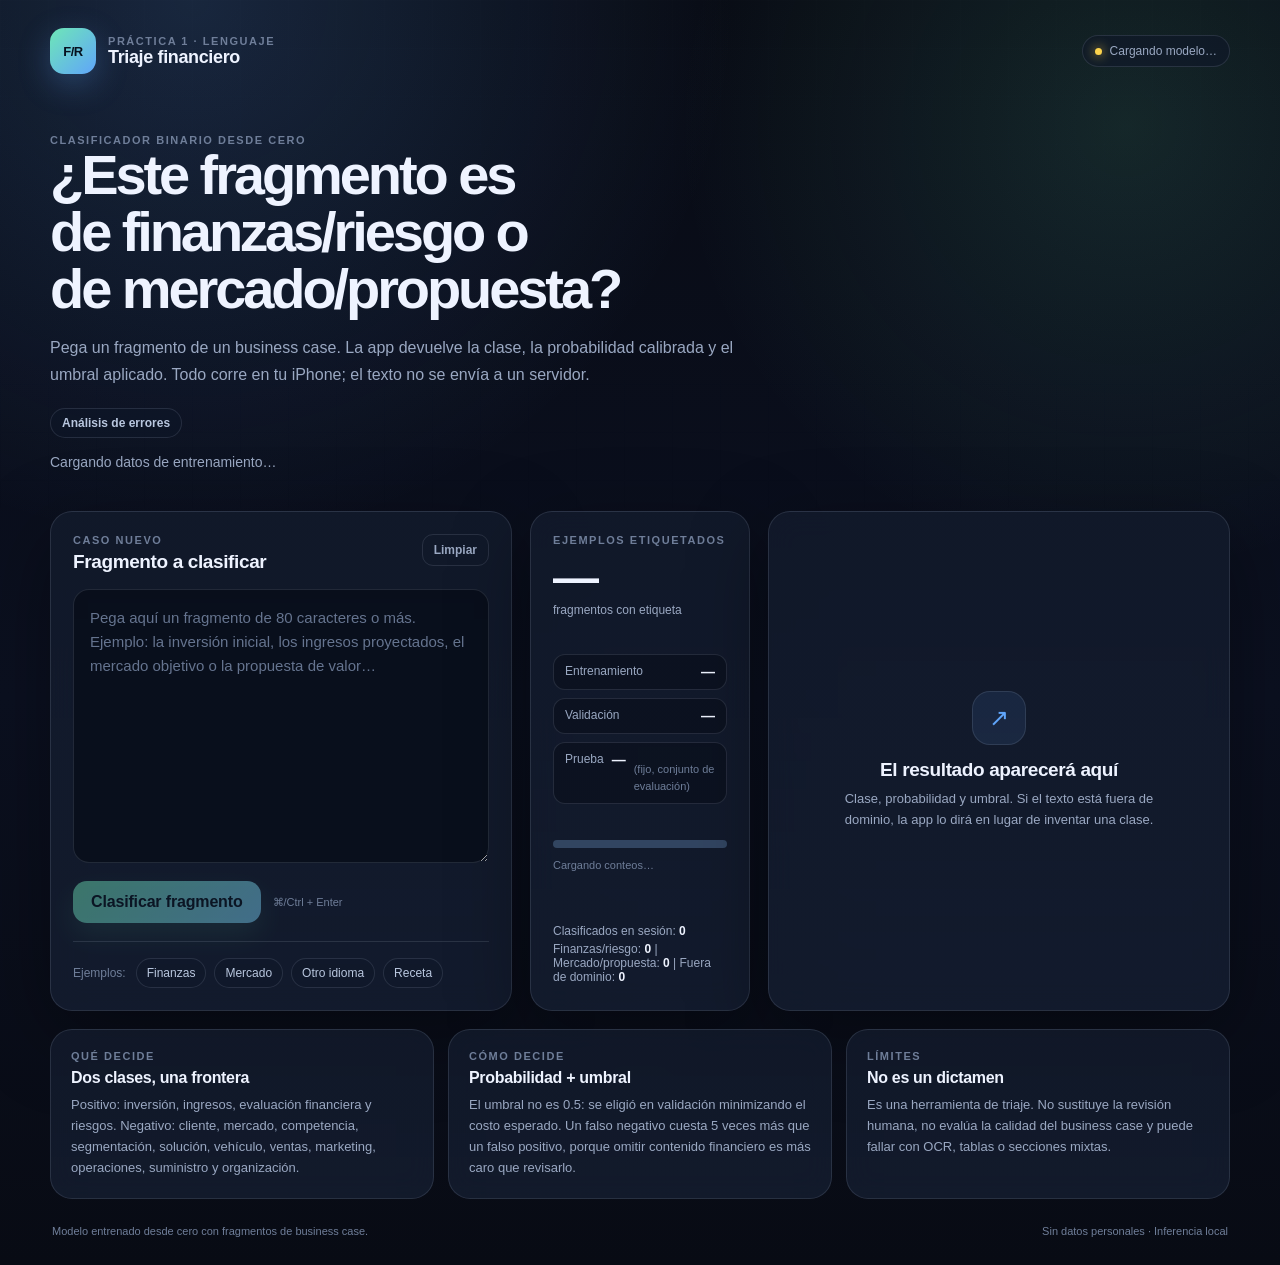
==== index.html @ 35ca866c "PWA Practica 1 - iPhone installable" ====
<!doctype html>
<html lang="es">
  <head>
    <meta charset="utf-8" />
    <meta name="viewport" content="width=device-width, initial-scale=1, viewport-fit=cover" />
    <meta name="theme-color" content="#0b1020" />
    <meta name="description" content="Clasificador binario de fragmentos de business case: finanzas/riesgo vs mercado/propuesta." />
    <meta name="mobile-web-app-capable" content="yes" />
    <meta name="apple-mobile-web-app-capable" content="yes" />
    <meta name="apple-mobile-web-app-status-bar-style" content="black-translucent" />
    <meta name="apple-mobile-web-app-title" content="Triaje Fin." />
    <link rel="manifest" href="./manifest.webmanifest" />
    <link rel="icon" href="./favicon.svg" type="image/svg+xml" />
    <link rel="apple-touch-icon" href="./apple-touch-icon.png" />
    <link rel="stylesheet" href="./style.css" />
    <title>Triaje financiero · Práctica 1</title>
  </head>
  <body>
    <div class="shell">
      <header class="topbar">
        <div class="brand">
          <div class="brand-mark" aria-hidden="true">F/R</div>
          <div>
            <p class="eyebrow">Práctica 1 · Lenguaje</p>
            <h1>Triaje financiero</h1>
          </div>
        </div>
        <span id="model-status" class="status" data-kind="loading">Cargando modelo…</span>
      </header>

      <main>
        <section class="hero">
          <p class="eyebrow">Clasificador binario desde cero</p>
          <h2>¿Este fragmento es de finanzas/riesgo o de mercado/propuesta?</h2>
          <p class="lede">
            Pega un fragmento de un business case. La app devuelve la clase, la probabilidad
            calibrada y el umbral aplicado. Todo corre en tu iPhone; el texto no se envía a un servidor.
          </p>
          <div class="pill-row" aria-label="Evaluación">
            <button id="open-eval" class="pill" type="button">Análisis de errores</button>
          </div>
          <p id="train-size" class="train-size">Cargando datos de entrenamiento…</p>
        </section>

        <section class="workspace">
          <div class="card input-card">
            <div class="card-head">
              <div>
                <p class="eyebrow">Caso nuevo</p>
                <h3>Fragmento a clasificar</h3>
              </div>
              <button id="clear-btn" class="ghost" type="button">Limpiar</button>
            </div>
            <label class="sr-only" for="case-text">Fragmento de texto</label>
            <textarea
              id="case-text"
              rows="10"
              spellcheck="true"
              placeholder="Pega aquí un fragmento de 80 caracteres o más. Ejemplo: la inversión inicial, los ingresos proyectados, el mercado objetivo o la propuesta de valor…"
            ></textarea>
            <div class="actions">
              <button id="classify-btn" class="primary" type="button" disabled>Clasificar fragmento</button>
              <span class="hint">⌘/Ctrl + Enter</span>
            </div>
            <div class="examples">
              <span class="examples-label">Ejemplos:</span>
              <button type="button" class="chip" data-example="finance">Finanzas</button>
              <button type="button" class="chip" data-example="market">Mercado</button>
              <button type="button" class="chip" data-example="oodEnglish">Otro idioma</button>
              <button type="button" class="chip" data-example="oodRecipe">Receta</button>
            </div>
          </div>

          <aside class="card counter-card" aria-label="Contador de ejemplos etiquetados">
            <div>
              <p class="eyebrow">Ejemplos etiquetados</p>
              <div class="counter-total">
                <strong id="label-count">—</strong>
                <span>fragmentos con etiqueta</span>
              </div>
            </div>
            <ul class="counter-list">
              <li><span>Entrenamiento</span><strong id="count-train">—</strong></li>
              <li><span>Validación</span><strong id="count-val">—</strong></li>
              <li><span>Prueba</span><strong id="count-test">—</strong> <span class="counter-note">(fijo, conjunto de evaluación)</span></li>
            </ul>
            <div class="counter-balance">
              <div class="balance-bar" aria-hidden="true"><span id="balance-pos"></span></div>
              <p id="balance-text" class="counter-note">Cargando conteos…</p>
            </div>

            <!-- Contador de clasificación en la sesión actual -->
            <div class="counter-session">
              <p>Clasificados en sesión: <strong id="session-count">0</strong></p>
              <p>Finanzas/riesgo: <strong id="session-finance">0</strong> | Mercado/propuesta: <strong id="session-market">0</strong> | Fuera de dominio: <strong id="session-reject">0</strong></p>
            </div>
          </aside>

          <div class="card result-card">
            <div id="empty-state" class="empty">
              <div class="empty-icon" aria-hidden="true">↗</div>
              <h3>El resultado aparecerá aquí</h3>
              <p>Clase, probabilidad y umbral. Si el texto está fuera de dominio, la app lo dirá en lugar de inventar una clase.</p>
            </div>

            <div id="result" hidden>
              <div class="result-top">
                <span id="result-badge" class="badge" data-kind="finance">Finanzas / riesgo</span>
                <span id="result-meta" class="meta"></span>
              </div>
              <h3 id="result-title"></h3>
              <p id="explanation" class="explanation"></p>

              <div class="gauge" aria-hidden="true">
                <div class="gauge-track">
                  <div id="probability-bar" class="gauge-fill"></div>
                  <div id="threshold-marker" class="gauge-threshold"></div>
                </div>
                <div class="gauge-labels">
                  <span>0%</span>
                  <span>50%</span>
                  <span>100%</span>
                </div>
              </div>

              <div class="numbers">
                <div>
                  <span class="number-label">Probabilidad</span>
                  <strong id="probability">—</strong>
                </div>
                <div>
                  <span class="number-label">Umbral aplicado</span>
                  <strong id="threshold">—</strong>
                </div>
              </div>

              <p id="ood-note" class="note" hidden></p>
            </div>
          </div>
        </section>

        <section class="details">
          <article class="mini-card">
            <p class="eyebrow">Qué decide</p>
            <h3>Dos clases, una frontera</h3>
            <p>
              Positivo: inversión, ingresos, evaluación financiera y riesgos.
              Negativo: cliente, mercado, competencia, segmentación, solución, vehículo,
              ventas, marketing, operaciones, suministro y organización.
            </p>
          </article>
          <article class="mini-card">
            <p class="eyebrow">Cómo decide</p>
            <h3>Probabilidad + umbral</h3>
            <p>
              El umbral no es 0.5: se eligió en validación minimizando el costo esperado.
              Un falso negativo cuesta 5 veces más que un falso positivo, porque omitir
              contenido financiero es más caro que revisarlo.
            </p>
          </article>
          <article class="mini-card">
            <p class="eyebrow">Límites</p>
            <h3>No es un dictamen</h3>
            <p>
              Es una herramienta de triaje. No sustituye la revisión humana, no evalúa la
              calidad del business case y puede fallar con OCR, tablas o secciones mixtas.
            </p>
          </article>
        </section>
      </main>

      <footer class="footer">
        <span>Modelo entrenado desde cero con fragmentos de business case.</span>
        <span>Sin datos personales · Inferencia local</span>
      </footer>
    </div>
    <script type="module" src="./app.js"></script>
  </body>
</html>
---- style.css ----
:root {
  color-scheme: dark;
  --bg: #080b14;
  --bg-2: #0d1322;
  --panel: rgba(18, 26, 43, 0.86);
  --panel-2: rgba(22, 32, 52, 0.72);
  --border: rgba(148, 163, 184, 0.18);
  --border-strong: rgba(148, 163, 184, 0.32);
  --text: #eef3ff;
  --muted: #9aa8c2;
  --faint: #6f7e99;
  --accent: #6ee7b7;
  --accent-2: #60a5fa;
  --finance: #6ee7b7;
  --market: #93c5fd;
  --danger: #fca5a5;
  --warning: #fcd34d;
  --shadow: 0 24px 80px rgba(0, 0, 0, 0.35);
  --radius: 22px;
  --font: ui-sans-serif, -apple-system, BlinkMacSystemFont, "Segoe UI", Roboto, Helvetica, Arial, sans-serif;
}

* {
  box-sizing: border-box;
}

html {
  min-height: 100%;
  background: var(--bg);
}

body {
  margin: 0;
  min-height: 100vh;
  color: var(--text);
  font-family: var(--font);
  background:
    radial-gradient(circle at 15% 0%, rgba(96, 165, 250, 0.18), transparent 34rem),
    radial-gradient(circle at 88% 10%, rgba(110, 231, 183, 0.12), transparent 28rem),
    linear-gradient(180deg, #080b14 0%, #0b1020 55%, #080b14 100%);
  -webkit-font-smoothing: antialiased;
}

body::before {
  content: "";
  position: fixed;
  inset: 0;
  pointer-events: none;
  opacity: 0.18;
  background-image: linear-gradient(rgba(148, 163, 184, 0.08) 1px, transparent 1px),
    linear-gradient(90deg, rgba(148, 163, 184, 0.08) 1px, transparent 1px);
  background-size: 48px 48px;
  mask-image: linear-gradient(to bottom, black, transparent 78%);
}

.shell {
  width: min(1180px, calc(100% - 32px));
  margin: 0 auto;
  padding: calc(18px + env(safe-area-inset-top)) 0 calc(28px + env(safe-area-inset-bottom));
  position: relative;
  z-index: 1;
}

.topbar {
  display: flex;
  align-items: center;
  justify-content: space-between;
  gap: 16px;
  padding: 10px 0 26px;
}

.brand {
  display: flex;
  align-items: center;
  gap: 12px;
}

.brand-mark {
  width: 46px;
  height: 46px;
  display: grid;
  place-items: center;
  border-radius: 14px;
  font-size: 13px;
  font-weight: 800;
  letter-spacing: -0.04em;
  color: #06111f;
  background: linear-gradient(135deg, var(--accent), var(--accent-2));
  box-shadow: 0 10px 32px rgba(96, 165, 250, 0.28);
}

h1,
h2,
h3,
p {
  margin: 0;
}

h1 {
  font-size: 18px;
  letter-spacing: -0.02em;
}

h2 {
  font-size: clamp(30px, 4.6vw, 56px);
  line-height: 1.02;
  letter-spacing: -0.055em;
  max-width: 860px;
  text-wrap: balance;
}

h3 {
  font-size: 19px;
  letter-spacing: -0.02em;
}

.eyebrow {
  color: var(--faint);
  font-size: 11px;
  font-weight: 700;
  letter-spacing: 0.14em;
  text-transform: uppercase;
}

.status {
  display: inline-flex;
  align-items: center;
  gap: 8px;
  padding: 8px 12px;
  border: 1px solid var(--border);
  border-radius: 999px;
  background: rgba(15, 23, 42, 0.55);
  color: var(--muted);
  font-size: 12px;
  white-space: nowrap;
}

.status::before {
  content: "";
  width: 7px;
  height: 7px;
  border-radius: 999px;
  background: var(--warning);
  box-shadow: 0 0 12px var(--warning);
}

.status[data-kind="ready"]::before {
  background: var(--accent);
  box-shadow: 0 0 12px var(--accent);
}

.status[data-kind="error"]::before {
  background: var(--danger);
  box-shadow: 0 0 12px var(--danger);
}

.hero {
  padding: 34px 0 38px;
}

.lede {
  max-width: 720px;
  margin-top: 18px;
  color: var(--muted);
  font-size: 16px;
  line-height: 1.65;
}

.pill-row {
  display: flex;
  flex-wrap: wrap;
  gap: 8px;
  margin-top: 20px;
}

.pill {
  padding: 7px 11px;
  border: 1px solid var(--border);
  border-radius: 999px;
  background: rgba(15, 23, 42, 0.44);
  color: #b9c7df;
  font: inherit;
  font-size: 12px;
  font-weight: 600;
  text-decoration: none;
  cursor: pointer;
}

.train-size {
  margin: 14px 0 0;
  color: var(--muted);
  font-size: 14px;
  line-height: 1.5;
}

.workspace {
  display: grid;
  grid-template-columns: minmax(0, 1.05fr) minmax(215px, 0.5fr) minmax(0, 1.05fr);
  gap: 18px;
  align-items: stretch;
}

.counter-card {
  display: flex;
  flex-direction: column;
  justify-content: space-between;
  gap: 16px;
}

.counter-total {
  margin-top: 8px;
}

.counter-total strong {
  display: block;
  font-size: 46px;
  letter-spacing: -0.055em;
  line-height: 1;
}

.counter-total span {
  color: var(--muted);
  font-size: 12px;
}

.counter-list {
  list-style: none;
  margin: 0;
  padding: 0;
  display: grid;
  gap: 8px;
}

.counter-list li {
  display: flex;
  justify-content: space-between;
  gap: 8px;
  padding: 9px 11px;
  border: 1px solid var(--border);
  border-radius: 12px;
  background: rgba(6, 10, 20, 0.42);
  color: var(--muted);
  font-size: 12px;
}

.counter-list strong {
  color: var(--text);
  font-size: 14px;
}

.balance-bar {
  height: 8px;
  border-radius: 999px;
  background: rgba(147, 197, 253, 0.25);
  overflow: hidden;
}

.balance-bar span {
  display: block;
  height: 100%;
  width: 0;
  background: linear-gradient(90deg, var(--accent-2), var(--accent));
  transition: width 380ms cubic-bezier(0.2, 0.8, 0.2, 1);
}

.counter-note {
  margin: 9px 0 0;
  color: var(--faint);
  font-size: 11px;
  line-height: 1.5;
}

.counter-session {
  margin-top: 10px;
  font-size: 12px;
  color: var(--muted);
}

.counter-session p {
  margin: 4px 0;
}

.counter-session strong {
  color: var(--text);
  font-weight: 600;
}

.card,
.mini-card {
  border: 1px solid var(--border);
  border-radius: var(--radius);
  background: linear-gradient(180deg, var(--panel), var(--panel-2));
  box-shadow: var(--shadow);
  backdrop-filter: blur(14px);
}

.card {
  padding: 22px;
  min-height: 430px;
}

.card-head {
  display: flex;
  align-items: flex-start;
  justify-content: space-between;
  gap: 12px;
  margin-bottom: 16px;
}

.card-head h3 {
  margin-top: 5px;
}

textarea {
  width: 100%;
  min-height: 210px;
  resize: vertical;
  padding: 16px;
  border: 1px solid var(--border);
  border-radius: 16px;
  outline: none;
  background: rgba(6, 10, 20, 0.62);
  color: var(--text);
  font: 15px/1.6 var(--font);
  transition: border-color 160ms ease, box-shadow 160ms ease;
}

textarea::placeholder {
  color: #65748f;
}

textarea:focus {
  border-color: rgba(110, 231, 183, 0.55);
  box-shadow: 0 0 0 4px rgba(110, 231, 183, 0.08);
}

.actions {
  display: flex;
  align-items: center;
  gap: 12px;
  margin-top: 14px;
}

button {
  font: inherit;
  cursor: pointer;
}

.primary {
  border: 0;
  border-radius: 14px;
  padding: 12px 18px;
  color: #04111c;
  background: linear-gradient(135deg, var(--accent), #7dd3fc);
  font-weight: 800;
  letter-spacing: -0.01em;
  box-shadow: 0 12px 28px rgba(110, 231, 183, 0.18);
  transition: transform 140ms ease, opacity 140ms ease;
}

.primary:hover:not(:disabled) {
  transform: translateY(-1px);
}

.primary:disabled {
  opacity: 0.45;
  cursor: wait;
}

.ghost {
  border: 1px solid var(--border);
  border-radius: 11px;
  padding: 8px 11px;
  background: transparent;
  color: var(--muted);
  font-size: 12px;
  font-weight: 600;
}

.ghost:hover {
  border-color: var(--border-strong);
  color: var(--text);
}

.hint {
  color: var(--faint);
  font-size: 11px;
}

.examples {
  display: flex;
  flex-wrap: wrap;
  align-items: center;
  gap: 8px;
  margin-top: 18px;
  padding-top: 16px;
  border-top: 1px solid var(--border);
}

.examples-label {
  color: var(--faint);
  font-size: 12px;
  margin-right: 2px;
}

.chip {
  border: 1px solid var(--border);
  border-radius: 999px;
  padding: 7px 10px;
  background: rgba(15, 23, 42, 0.44);
  color: #b9c7df;
  font-size: 12px;
}

.chip:hover {
  border-color: rgba(110, 231, 183, 0.4);
  color: var(--text);
}

.result-card {
  display: flex;
  flex-direction: column;
  justify-content: center;
}

.empty {
  padding: 28px;
  text-align: center;
}

.empty-icon {
  width: 54px;
  height: 54px;
  display: grid;
  place-items: center;
  margin: 0 auto 14px;
  border: 1px solid var(--border);
  border-radius: 18px;
  background: rgba(96, 165, 250, 0.1);
  color: var(--accent-2);
  font-size: 24px;
}

.empty h3 {
  margin-bottom: 8px;
}

.empty p {
  max-width: 340px;
  margin: 0 auto;
  color: var(--muted);
  font-size: 13px;
  line-height: 1.6;
}

.result-top {
  display: flex;
  align-items: center;
  justify-content: space-between;
  gap: 10px;
  margin-bottom: 14px;
}

.badge {
  display: inline-flex;
  align-items: center;
  gap: 7px;
  padding: 7px 11px;
  border-radius: 999px;
  font-size: 12px;
  font-weight: 800;
  letter-spacing: -0.01em;
  border: 1px solid transparent;
}

.badge[data-kind="finance"] {
  color: #052e24;
  background: var(--finance);
}

.badge[data-kind="market"] {
  color: #071a33;
  background: var(--market);
}

.badge[data-kind="reject"] {
  color: #3b0b0b;
  background: var(--danger);
}

.meta {
  color: var(--faint);
  font-size: 11px;
}

#result-title {
  font-size: 24px;
  line-height: 1.15;
  letter-spacing: -0.035em;
  margin-bottom: 10px;
}

.explanation {
  color: var(--muted);
  font-size: 14px;
  line-height: 1.6;
  min-height: 44px;
}

.gauge {
  margin-top: 22px;
}

.gauge-track {
  position: relative;
  height: 12px;
  border-radius: 999px;
  background: linear-gradient(90deg, rgba(147, 197, 253, 0.25), rgba(110, 231, 183, 0.25));
  border: 1px solid var(--border);
  overflow: hidden;
}

.gauge-fill {
  height: 100%;
  width: 0%;
  border-radius: inherit;
  background: linear-gradient(90deg, var(--accent-2), var(--accent));
  transition: width 380ms cubic-bezier(0.2, 0.8, 0.2, 1);
}

.gauge-threshold {
  position: absolute;
  top: -4px;
  bottom: -4px;
  width: 2px;
  background: #fff;
  box-shadow: 0 0 0 3px rgba(255, 255, 255, 0.14);
  transition: left 380ms cubic-bezier(0.2, 0.8, 0.2, 1);
}

.gauge-labels {
  display: flex;
  justify-content: space-between;
  margin-top: 7px;
  color: var(--faint);
  font-size: 10px;
}

.numbers {
  display: grid;
  grid-template-columns: 1fr 1fr;
  gap: 10px;
  margin-top: 18px;
}

.numbers > div {
  padding: 12px;
  border: 1px solid var(--border);
  border-radius: 14px;
  background: rgba(6, 10, 20, 0.42);
}

.number-label {
  display: block;
  color: var(--faint);
  font-size: 10px;
  font-weight: 700;
  letter-spacing: 0.1em;
  text-transform: uppercase;
  margin-bottom: 5px;
}

.numbers strong {
  font-size: 22px;
  letter-spacing: -0.04em;
}

.note {
  margin-top: 14px;
  padding: 11px 12px;
  border: 1px solid rgba(252, 211, 77, 0.25);
  border-radius: 12px;
  background: rgba(252, 211, 77, 0.07);
  color: #f8dfa0;
  font-size: 12px;
  line-height: 1.5;
}

.details {
  display: grid;
  grid-template-columns: repeat(3, minmax(0, 1fr));
  gap: 14px;
  margin-top: 18px;
}

.mini-card {
  padding: 20px;
  box-shadow: none;
}

.mini-card h3 {
  margin: 7px 0 8px;
  font-size: 16px;
}

.mini-card p:last-child {
  color: var(--muted);
  font-size: 13px;
  line-height: 1.6;
}

.analysis-body {
  height: 100vh;
  overflow: hidden;
}

.analysis-shell {
  height: 100vh;
  width: min(1280px, calc(100% - 28px));
  margin: 0 auto;
  padding: 16px 0 14px;
  display: flex;
  flex-direction: column;
  gap: 12px;
  min-height: 0;
}

.analysis-top,
.pane-head {
  display: flex;
  justify-content: space-between;
  gap: 12px;
  align-items: flex-start;
}

.analysis-top h1,
.pane-head h2 {
  margin: 4px 0 0;
  font-size: 28px;
  letter-spacing: -0.04em;
}

.pane-head h2 {
  font-size: 18px;
}

.analysis-meta {
  display: grid;
  grid-template-columns: 1.1fr 0.9fr;
  gap: 12px;
}

.analysis-panes {
  flex: 1;
  min-height: 0;
  display: grid;
  grid-template-columns: 1.25fr 0.75fr;
  gap: 12px;
}

.pane {
  min-height: 0;
  display: flex;
  flex-direction: column;
  padding: 14px;
  border: 1px solid var(--border);
  border-radius: 18px;
  background: var(--panel);
}

.pane-scroll {
  overflow: auto;
  min-height: 0;
  display: grid;
  align-content: start;
  gap: 10px;
  padding-right: 4px;
}

.analysis-body .ghost {
  color: var(--text);
  text-decoration: none;
  border: 1px solid var(--border);
  border-radius: 999px;
  padding: 8px 12px;
  font-size: 13px;
}

.eval {
  margin-top: 34px;
}

.eval-head {
  display: flex;
  justify-content: space-between;
  gap: 16px;
  align-items: end;
  margin-bottom: 16px;
}

.eval h2 {
  font-size: 32px;
  margin: 6px 0 0;
}

.eval-note {
  max-width: 360px;
  margin: 0;
  color: var(--warning);
  font-size: 13px;
  line-height: 1.45;
}

.kpi-grid,
.eval-grid {
  display: grid;
  gap: 12px;
  margin-bottom: 14px;
}

.kpi-grid {
  grid-template-columns: repeat(4, minmax(0, 1fr));
}

.eval-grid {
  grid-template-columns: 1.1fr 0.9fr;
}

.kpi {
  padding: 16px;
  border: 1px solid var(--border);
  border-radius: 16px;
  background: var(--panel);
}

.kpi span {
  display: block;
  color: var(--faint);
  font-size: 11px;
  letter-spacing: 0.08em;
  text-transform: uppercase;
}

.kpi strong {
  display: block;
  margin-top: 6px;
  font-size: 22px;
  letter-spacing: -0.04em;
}

.matrix {
  display: grid;
  grid-template-columns: 92px 1fr 1fr;
  gap: 8px;
  margin-top: 14px;
}

.matrix div {
  padding: 10px;
  border-radius: 12px;
  background: rgba(6, 10, 20, 0.42);
  border: 1px solid var(--border);
  font-size: 13px;
}

.matrix .mh {
  color: var(--faint);
  font-size: 11px;
  letter-spacing: 0.06em;
  text-transform: uppercase;
}

.stack p {
  margin: 10px 0 0;
  color: var(--muted);
  font-size: 14px;
  line-height: 1.55;
}

.filters {
  display: flex;
  flex-wrap: wrap;
  gap: 6px;
}

.filters button,
.pane-scroll button.load,
.error-list button.load {
  border: 1px solid var(--border);
  background: transparent;
  color: var(--text);
  border-radius: 999px;
  padding: 6px 10px;
  font: inherit;
  font-size: 12px;
  cursor: pointer;
}

.filters button[aria-pressed="true"] {
  background: rgba(110, 231, 183, 0.16);
  border-color: rgba(110, 231, 183, 0.45);
}

.error-panel {
  margin-bottom: 14px;
}

.error-list,
.ood-list {
  display: grid;
  gap: 10px;
}

.error-item,
.ood-item {
  padding: 12px;
  border: 1px solid var(--border);
  border-radius: 14px;
  background: rgba(6, 10, 20, 0.35);
}

.error-item header,
.ood-item header {
  display: flex;
  justify-content: space-between;
  gap: 10px;
  align-items: center;
  margin-bottom: 6px;
}

.tag {
  color: var(--accent-2);
  font-size: 11px;
  font-weight: 700;
  letter-spacing: 0.04em;
  text-transform: uppercase;
}

.tag.warn {
  color: var(--warning);
}

.tag.bad {
  color: var(--danger);
}

.error-item p,
.ood-item p {
  margin: 0;
  color: var(--muted);
  font-size: 13px;
  line-height: 1.5;
}

.error-item .quote {
  margin-top: 8px;
  color: var(--text);
}

.steps {
  margin: 8px 0 0;
  padding-left: 18px;
  color: var(--muted);
  font-size: 14px;
  line-height: 1.55;
}

.steps li + li {
  margin-top: 8px;
}

.steps code {
  color: var(--text);
}

.footer {
  display: flex;
  flex-wrap: wrap;
  justify-content: space-between;
  gap: 8px;
  padding: 26px 2px 0;
  color: var(--faint);
  font-size: 11px;
}

.sr-only {
  position: absolute;
  width: 1px;
  height: 1px;
  padding: 0;
  margin: -1px;
  overflow: hidden;
  clip: rect(0, 0, 0, 0);
  white-space: nowrap;
  border: 0;
}

@media (max-width: 860px) {
  .analysis-body {
    height: auto;
    overflow: auto;
  }

  .analysis-shell {
    height: auto;
  }

  .analysis-meta,
  .analysis-panes,
  .analysis-top,
  .pane-head {
    grid-template-columns: 1fr;
    flex-direction: column;
  }

  .pane-scroll {
    max-height: 70vh;
  }

  .workspace,
  .details,
  .kpi-grid,
  .eval-grid {
    grid-template-columns: 1fr;
  }

  .eval-head {
    flex-direction: column;
    align-items: flex-start;
  }

  .card {
    min-height: auto;
  }

  .result-card {
    min-height: 330px;
  }

  .topbar {
    align-items: flex-start;
    flex-direction: column;
  }
}

@media (max-width: 520px) {
  .shell {
    width: min(100% - 22px, 1180px);
  }

  .hero {
    padding: 24px 0 28px;
  }

  h2 {
    font-size: 34px;
  }

  .card {
    padding: 17px;
    border-radius: 18px;
  }

  textarea {
    min-height: 190px;
  }

  .numbers strong {
    font-size: 19px;
  }
}
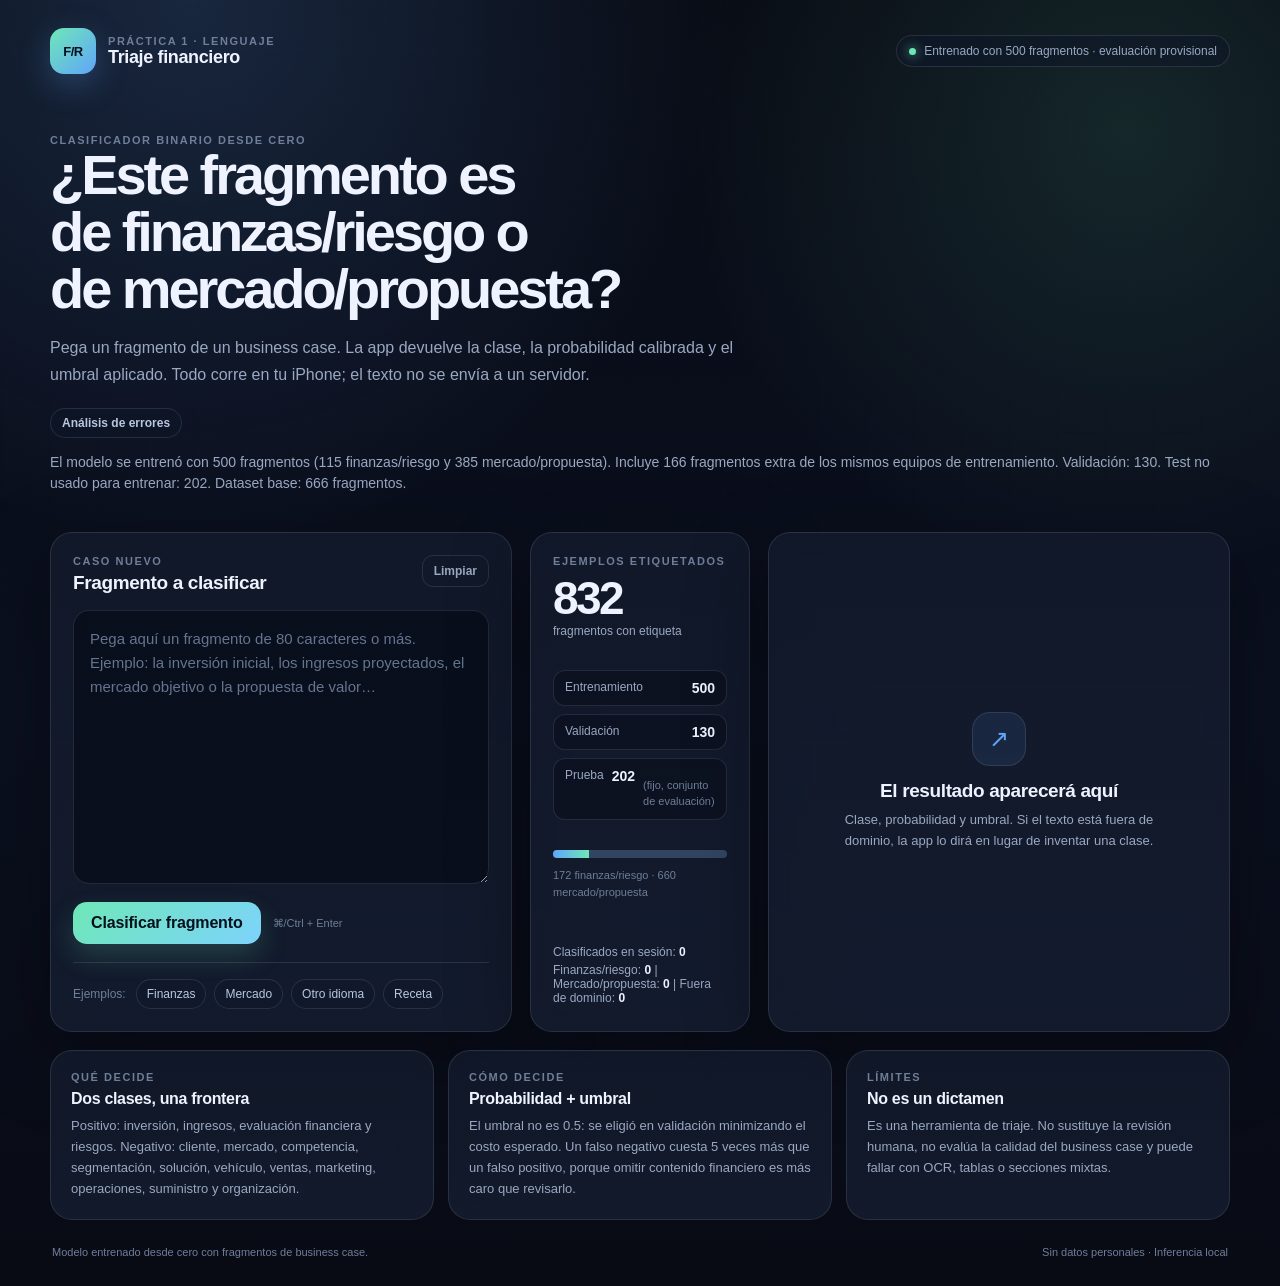
==== commit 9a8d7636: "Versionar style.css (?v=12) y SW v13 para invalidar caches viejas" ====
--- a/index.html
+++ b/index.html
@@ -12,7 +12,7 @@
     <link rel="manifest" href="./manifest.webmanifest" />
     <link rel="icon" href="./favicon.svg" type="image/svg+xml" />
     <link rel="apple-touch-icon" href="./apple-touch-icon.png" />
-    <link rel="stylesheet" href="./style.css" />
+    <link rel="stylesheet" href="./style.css?v=12" />
     <title>Triaje financiero · Práctica 1</title>
   </head>
   <body>
--- a/style.css
+++ b/style.css
@@ -610,32 +610,42 @@
 }
 
 .analysis-body {
-  height: 100vh;
-  overflow: hidden;
+  min-height: 100vh;
+  overflow-x: hidden;
+  overflow-y: auto;
 }
 
 .analysis-shell {
-  height: 100vh;
   width: min(1280px, calc(100% - 28px));
   margin: 0 auto;
-  padding: 16px 0 14px;
+  padding: 26px 0 34px;
   display: flex;
   flex-direction: column;
-  gap: 12px;
-  min-height: 0;
+  gap: 18px;
 }
 
 .analysis-top,
 .pane-head {
   display: flex;
   justify-content: space-between;
-  gap: 12px;
+  gap: 12px 20px;
   align-items: flex-start;
+  flex-wrap: wrap;
+}
+
+.analysis-top {
+  padding-bottom: 8px;
+  margin-bottom: 4px;
+}
+
+.analysis-top .ghost {
+  flex-shrink: 0;
+  white-space: nowrap;
 }
 
 .analysis-top h1,
 .pane-head h2 {
-  margin: 4px 0 0;
+  margin: 8px 0 0;
   font-size: 28px;
   letter-spacing: -0.04em;
 }
@@ -651,11 +661,10 @@
 }
 
 .analysis-panes {
-  flex: 1;
-  min-height: 0;
   display: grid;
   grid-template-columns: 1.25fr 0.75fr;
   gap: 12px;
+  align-items: start;
 }
 
 .pane {
@@ -896,32 +905,40 @@
 }
 
 @media (max-width: 860px) {
-  .analysis-body {
-    height: auto;
-    overflow: auto;
-  }
-
-  .analysis-shell {
-    height: auto;
-  }
-
   .analysis-meta,
-  .analysis-panes,
+  .analysis-panes {
+    grid-template-columns: 1fr;
+  }
+
   .analysis-top,
   .pane-head {
-    grid-template-columns: 1fr;
     flex-direction: column;
+    align-items: flex-start;
+    gap: 16px;
+  }
+
+  .analysis-top {
+    margin-bottom: 10px;
+  }
+
+  .eval-note {
+    max-width: 100%;
+    margin-top: 10px;
   }
 
   .pane-scroll {
-    max-height: 70vh;
+    max-height: 65vh;
+    padding-right: 0;
   }
 
   .workspace,
   .details,
-  .kpi-grid,
   .eval-grid {
     grid-template-columns: 1fr;
+  }
+
+  .kpi-grid {
+    grid-template-columns: repeat(2, minmax(0, 1fr));
   }
 
   .eval-head {
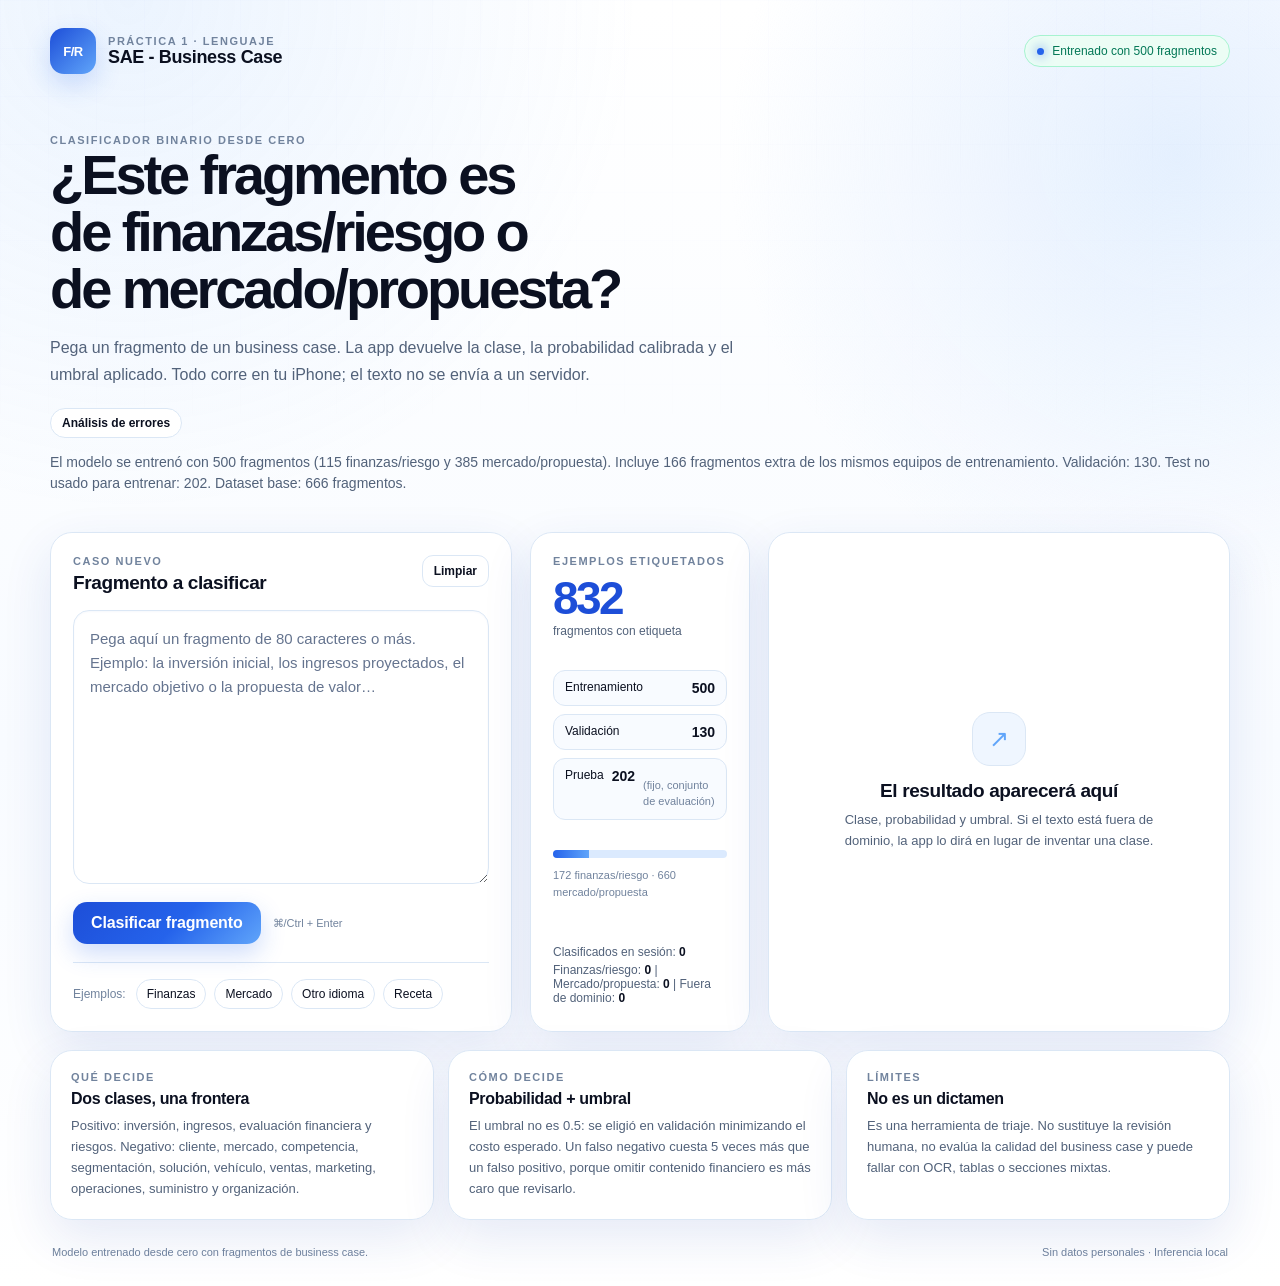
==== commit 4a9b9c6e: "Rediseño visual PWA: tema blanco, paleta azul y transiciones" ====
--- a/index.html
+++ b/index.html
@@ -3,17 +3,17 @@
   <head>
     <meta charset="utf-8" />
     <meta name="viewport" content="width=device-width, initial-scale=1, viewport-fit=cover" />
-    <meta name="theme-color" content="#0b1020" />
+    <meta name="theme-color" content="#ffffff" />
     <meta name="description" content="Clasificador binario de fragmentos de business case: finanzas/riesgo vs mercado/propuesta." />
     <meta name="mobile-web-app-capable" content="yes" />
     <meta name="apple-mobile-web-app-capable" content="yes" />
-    <meta name="apple-mobile-web-app-status-bar-style" content="black-translucent" />
-    <meta name="apple-mobile-web-app-title" content="Triaje Fin." />
+    <meta name="apple-mobile-web-app-status-bar-style" content="default" />
+    <meta name="apple-mobile-web-app-title" content="SAE - Business Case" />
     <link rel="manifest" href="./manifest.webmanifest" />
     <link rel="icon" href="./favicon.svg" type="image/svg+xml" />
     <link rel="apple-touch-icon" href="./apple-touch-icon.png" />
-    <link rel="stylesheet" href="./style.css?v=12" />
-    <title>Triaje financiero · Práctica 1</title>
+    <link rel="stylesheet" href="./style.css" />
+    <title>SAE - Business Case · Práctica 1</title>
   </head>
   <body>
     <div class="shell">
@@ -22,7 +22,7 @@
           <div class="brand-mark" aria-hidden="true">F/R</div>
           <div>
             <p class="eyebrow">Práctica 1 · Lenguaje</p>
-            <h1>Triaje financiero</h1>
+            <h1>SAE - Business Case</h1>
           </div>
         </div>
         <span id="model-status" class="status" data-kind="loading">Cargando modelo…</span>
--- a/style.css
+++ b/style.css
@@ -1,21 +1,21 @@
 :root {
-  color-scheme: dark;
-  --bg: #080b14;
-  --bg-2: #0d1322;
-  --panel: rgba(18, 26, 43, 0.86);
-  --panel-2: rgba(22, 32, 52, 0.72);
-  --border: rgba(148, 163, 184, 0.18);
-  --border-strong: rgba(148, 163, 184, 0.32);
-  --text: #eef3ff;
-  --muted: #9aa8c2;
-  --faint: #6f7e99;
-  --accent: #6ee7b7;
+  color-scheme: light;
+  --bg: #ffffff;
+  --bg-2: #f4f8ff;
+  --panel: #ffffff;
+  --panel-2: #f8fbff;
+  --border: #dbe7f5;
+  --border-strong: #b9cde6;
+  --text: #0b1020;
+  --muted: #52627a;
+  --faint: #71839d;
+  --accent: #2563eb;
   --accent-2: #60a5fa;
-  --finance: #6ee7b7;
-  --market: #93c5fd;
-  --danger: #fca5a5;
-  --warning: #fcd34d;
-  --shadow: 0 24px 80px rgba(0, 0, 0, 0.35);
+  --finance: #047857;
+  --market: #2563eb;
+  --danger: #dc2626;
+  --warning: #b45309;
+  --shadow: 0 18px 50px rgba(30, 64, 175, 0.11);
   --radius: 22px;
   --font: ui-sans-serif, -apple-system, BlinkMacSystemFont, "Segoe UI", Roboto, Helvetica, Arial, sans-serif;
 }
@@ -35,9 +35,9 @@
   color: var(--text);
   font-family: var(--font);
   background:
-    radial-gradient(circle at 15% 0%, rgba(96, 165, 250, 0.18), transparent 34rem),
-    radial-gradient(circle at 88% 10%, rgba(110, 231, 183, 0.12), transparent 28rem),
-    linear-gradient(180deg, #080b14 0%, #0b1020 55%, #080b14 100%);
+    radial-gradient(circle at 10% 0%, rgba(96, 165, 250, 0.12), transparent 32rem),
+    radial-gradient(circle at 92% 12%, rgba(219, 234, 254, 0.72), transparent 28rem),
+    linear-gradient(180deg, #ffffff 0%, #f8fbff 58%, #ffffff 100%);
   -webkit-font-smoothing: antialiased;
 }
 
@@ -46,9 +46,9 @@
   position: fixed;
   inset: 0;
   pointer-events: none;
-  opacity: 0.18;
-  background-image: linear-gradient(rgba(148, 163, 184, 0.08) 1px, transparent 1px),
-    linear-gradient(90deg, rgba(148, 163, 184, 0.08) 1px, transparent 1px);
+  opacity: 0.24;
+  background-image: linear-gradient(rgba(37, 99, 235, 0.045) 1px, transparent 1px),
+    linear-gradient(90deg, rgba(37, 99, 235, 0.045) 1px, transparent 1px);
   background-size: 48px 48px;
   mask-image: linear-gradient(to bottom, black, transparent 78%);
 }
@@ -610,42 +610,32 @@
 }
 
 .analysis-body {
-  min-height: 100vh;
-  overflow-x: hidden;
-  overflow-y: auto;
+  height: 100vh;
+  overflow: hidden;
 }
 
 .analysis-shell {
+  height: 100vh;
   width: min(1280px, calc(100% - 28px));
   margin: 0 auto;
-  padding: 26px 0 34px;
+  padding: 16px 0 14px;
   display: flex;
   flex-direction: column;
-  gap: 18px;
+  gap: 12px;
+  min-height: 0;
 }
 
 .analysis-top,
 .pane-head {
   display: flex;
   justify-content: space-between;
-  gap: 12px 20px;
+  gap: 12px;
   align-items: flex-start;
-  flex-wrap: wrap;
-}
-
-.analysis-top {
-  padding-bottom: 8px;
-  margin-bottom: 4px;
-}
-
-.analysis-top .ghost {
-  flex-shrink: 0;
-  white-space: nowrap;
 }
 
 .analysis-top h1,
 .pane-head h2 {
-  margin: 8px 0 0;
+  margin: 4px 0 0;
   font-size: 28px;
   letter-spacing: -0.04em;
 }
@@ -661,10 +651,11 @@
 }
 
 .analysis-panes {
+  flex: 1;
+  min-height: 0;
   display: grid;
   grid-template-columns: 1.25fr 0.75fr;
   gap: 12px;
-  align-items: start;
 }
 
 .pane {
@@ -905,40 +896,32 @@
 }
 
 @media (max-width: 860px) {
+  .analysis-body {
+    height: auto;
+    overflow: auto;
+  }
+
+  .analysis-shell {
+    height: auto;
+  }
+
   .analysis-meta,
-  .analysis-panes {
-    grid-template-columns: 1fr;
-  }
-
+  .analysis-panes,
   .analysis-top,
   .pane-head {
+    grid-template-columns: 1fr;
     flex-direction: column;
-    align-items: flex-start;
-    gap: 16px;
-  }
-
-  .analysis-top {
-    margin-bottom: 10px;
-  }
-
-  .eval-note {
-    max-width: 100%;
-    margin-top: 10px;
   }
 
   .pane-scroll {
-    max-height: 65vh;
-    padding-right: 0;
+    max-height: 70vh;
   }
 
   .workspace,
   .details,
+  .kpi-grid,
   .eval-grid {
     grid-template-columns: 1fr;
-  }
-
-  .kpi-grid {
-    grid-template-columns: repeat(2, minmax(0, 1fr));
   }
 
   .eval-head {
@@ -986,3 +969,233 @@
     font-size: 19px;
   }
 }
+
+/* Visual refresh: white/blue product interface, without changing app behavior. */
+.brand-mark {
+  color: #ffffff;
+  background: linear-gradient(135deg, #1d4ed8, #60a5fa);
+  box-shadow: 0 10px 26px rgba(37, 99, 235, 0.2);
+}
+
+.status,
+.pill,
+.ghost,
+.chip,
+.counter-list li,
+.input-card textarea,
+.filters button {
+  background: rgba(255, 255, 255, 0.9);
+  border-color: var(--border);
+  color: var(--text);
+}
+
+.status[data-kind="ready"] {
+  color: #047857;
+  background: #ecfdf5;
+  border-color: #a7f3d0;
+}
+
+.status[data-kind="loading"] {
+  color: #1d4ed8;
+  background: #eff6ff;
+  border-color: #bfdbfe;
+}
+
+.status[data-kind="error"] {
+  color: #b91c1c;
+  background: #fef2f2;
+  border-color: #fecaca;
+}
+
+.card,
+.mini-card,
+.pane {
+  background: rgba(255, 255, 255, 0.92);
+  border-color: var(--border);
+  box-shadow: var(--shadow);
+}
+
+.input-card,
+.counter-card,
+.result-card {
+  transition: transform 220ms ease, box-shadow 220ms ease, border-color 220ms ease;
+}
+
+.input-card:hover,
+.counter-card:hover,
+.result-card:hover,
+.mini-card:hover {
+  transform: translateY(-2px);
+  border-color: #bfdbfe;
+  box-shadow: 0 22px 55px rgba(30, 64, 175, 0.15);
+}
+
+textarea:focus,
+button:focus-visible,
+a:focus-visible {
+  outline: 3px solid rgba(96, 165, 250, 0.35);
+  outline-offset: 3px;
+}
+
+textarea {
+  background: #ffffff;
+  color: var(--text);
+  box-shadow: inset 0 1px 2px rgba(30, 64, 175, 0.04);
+  transition: border-color 180ms ease, box-shadow 180ms ease;
+}
+
+textarea:focus {
+  border-color: #60a5fa;
+  box-shadow: 0 0 0 4px rgba(96, 165, 250, 0.14);
+}
+
+.primary {
+  background: linear-gradient(135deg, #1d4ed8, #2563eb 55%, #60a5fa);
+  color: #ffffff;
+  box-shadow: 0 10px 24px rgba(37, 99, 235, 0.22);
+  transition: transform 180ms ease, box-shadow 180ms ease, filter 180ms ease;
+}
+
+.primary:hover:not(:disabled) {
+  filter: brightness(1.04);
+  transform: translateY(-1px);
+  box-shadow: 0 14px 28px rgba(37, 99, 235, 0.28);
+}
+
+.primary:active:not(:disabled),
+.pill:active,
+.ghost:active,
+.chip:active,
+.filters button:active {
+  transform: translateY(1px) scale(0.98);
+}
+
+.pill:hover,
+.ghost:hover,
+.chip:hover,
+.filters button:hover {
+  border-color: #93c5fd;
+  background: #eff6ff;
+  color: #1d4ed8;
+}
+
+.counter-total strong {
+  color: #1d4ed8;
+}
+
+.counter-list li {
+  background: #f8fbff;
+}
+
+.matrix div {
+  background: #f8fbff;
+  border-color: #dbe7f5;
+  color: var(--text);
+}
+
+.matrix .mh {
+  background: #eff6ff;
+  color: #52627a;
+}
+
+.error-item,
+.ood-item {
+  background: #f8fbff;
+  border-color: #dbe7f5;
+}
+
+.filters button[aria-pressed="true"] {
+  color: #1d4ed8;
+  background: #eff6ff;
+  border-color: #93c5fd;
+}
+
+.pane-scroll button.load,
+.error-list button.load {
+  color: #1d4ed8;
+  background: #ffffff;
+  border-color: #bfdbfe;
+}
+
+.balance-bar {
+  background: #dbeafe;
+}
+
+.balance-bar span {
+  background: linear-gradient(90deg, #2563eb, #60a5fa);
+}
+
+.result-card #result {
+  animation: result-enter 360ms cubic-bezier(0.2, 0.8, 0.2, 1);
+}
+
+.gauge-track {
+  background: #dbeafe;
+}
+
+.gauge-fill {
+  background: linear-gradient(90deg, #2563eb, #60a5fa);
+  transition: width 520ms cubic-bezier(0.2, 0.8, 0.2, 1);
+}
+
+.badge,
+.tag {
+  transition: background-color 180ms ease, color 180ms ease, transform 180ms ease;
+}
+
+.badge[data-kind="finance"] {
+  color: #047857;
+  background: #ecfdf5;
+  border-color: #a7f3d0;
+}
+
+.badge[data-kind="market"] {
+  color: #1d4ed8;
+  background: #eff6ff;
+  border-color: #bfdbfe;
+}
+
+.badge[data-kind="reject"] {
+  color: #b91c1c;
+  background: #fef2f2;
+  border-color: #fecaca;
+}
+
+.analysis-body {
+  background:
+    radial-gradient(circle at 12% 0%, rgba(96, 165, 250, 0.12), transparent 28rem),
+    #f8fbff;
+}
+
+.analysis-shell {
+  padding-top: calc(26px + env(safe-area-inset-top));
+}
+
+.analysis-body .ghost {
+  background: #ffffff;
+  color: #1d4ed8;
+  border-color: #bfdbfe;
+  transition: background 180ms ease, transform 180ms ease;
+}
+
+.analysis-body .ghost:hover {
+  background: #eff6ff;
+}
+
+.analysis-panes .pane-scroll {
+  scrollbar-color: #93c5fd transparent;
+}
+
+@keyframes result-enter {
+  from { opacity: 0; transform: translateY(10px); }
+  to { opacity: 1; transform: translateY(0); }
+}
+
+@media (prefers-reduced-motion: reduce) {
+  *, *::before, *::after {
+    animation-duration: 0.01ms !important;
+    animation-iteration-count: 1 !important;
+    scroll-behavior: auto !important;
+    transition-duration: 0.01ms !important;
+  }
+}
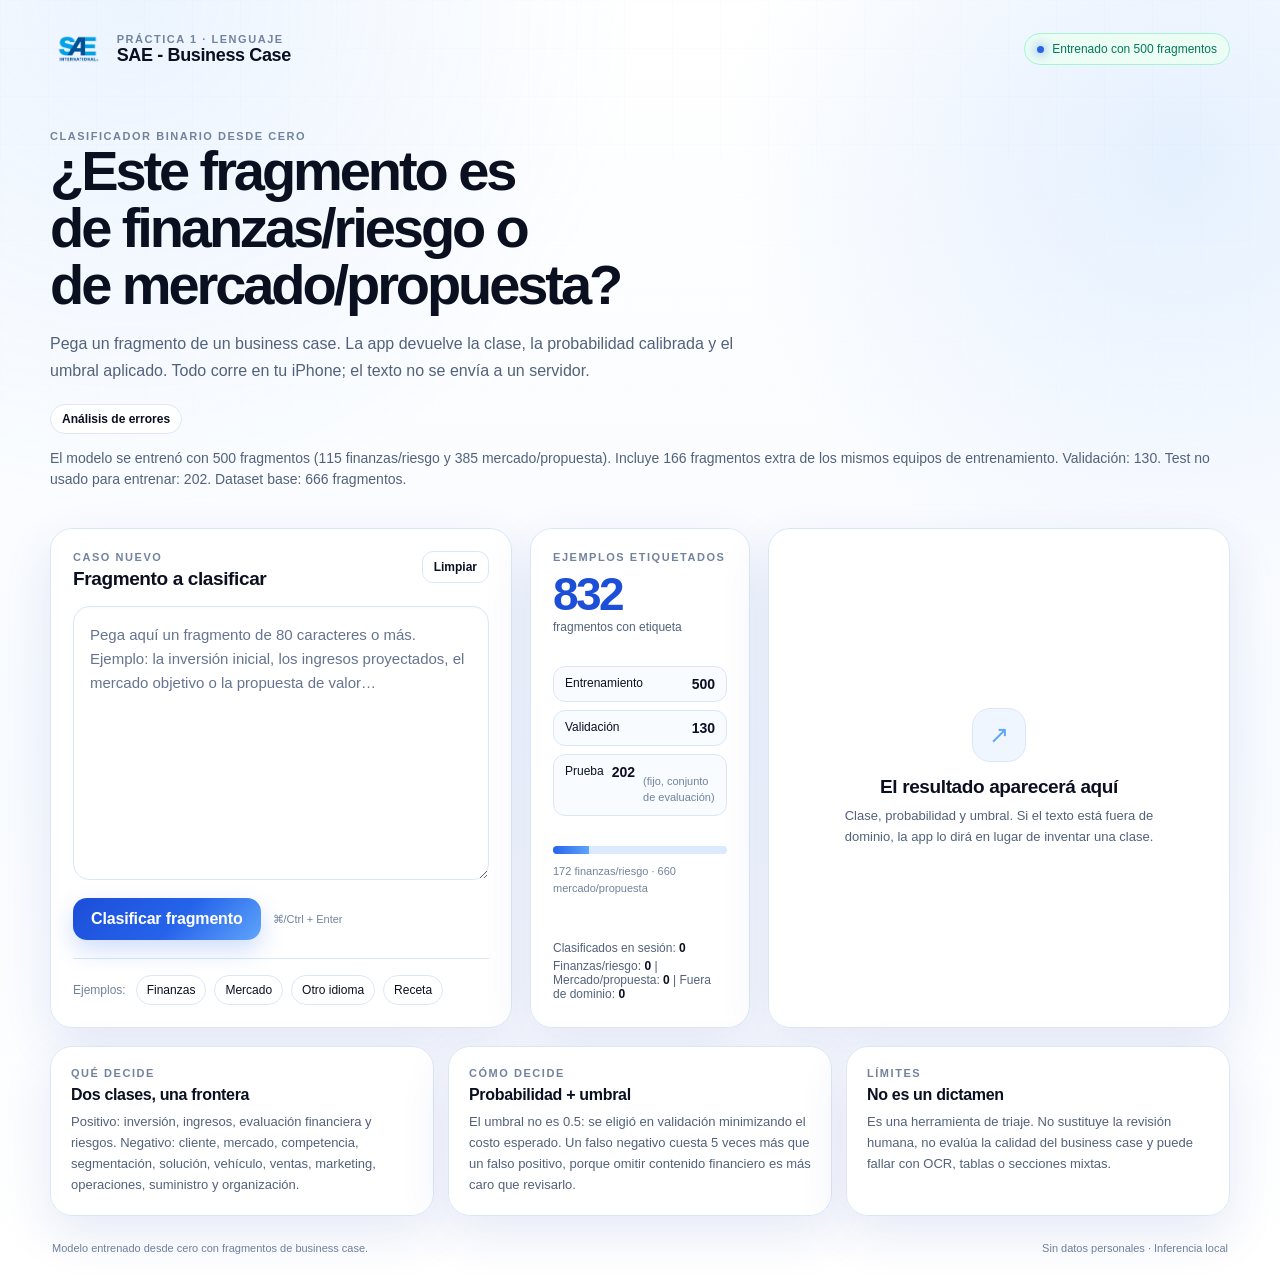
==== commit d9537282: "Logo SAE International en la PWA e iconos actualizados" ====
--- a/index.html
+++ b/index.html
@@ -10,7 +10,7 @@
     <meta name="apple-mobile-web-app-status-bar-style" content="default" />
     <meta name="apple-mobile-web-app-title" content="SAE - Business Case" />
     <link rel="manifest" href="./manifest.webmanifest" />
-    <link rel="icon" href="./favicon.svg" type="image/svg+xml" />
+    <link rel="icon" href="./icon-192.png" type="image/png" />
     <link rel="apple-touch-icon" href="./apple-touch-icon.png" />
     <link rel="stylesheet" href="./style.css" />
     <title>SAE - Business Case · Práctica 1</title>
@@ -19,7 +19,7 @@
     <div class="shell">
       <header class="topbar">
         <div class="brand">
-          <div class="brand-mark" aria-hidden="true">F/R</div>
+          <img class="brand-mark brand-logo" src="./sae-logo.png" alt="SAE International" />
           <div>
             <p class="eyebrow">Práctica 1 · Lenguaje</p>
             <h1>SAE - Business Case</h1>
--- a/style.css
+++ b/style.css
@@ -977,6 +977,17 @@
   box-shadow: 0 10px 26px rgba(37, 99, 235, 0.2);
 }
 
+.brand-mark.brand-logo {
+  width: auto;
+  height: 42px;
+  max-width: 76px;
+  object-fit: contain;
+  background: transparent;
+  box-shadow: none;
+  border-radius: 0;
+  padding: 0;
+}
+
 .status,
 .pill,
 .ghost,
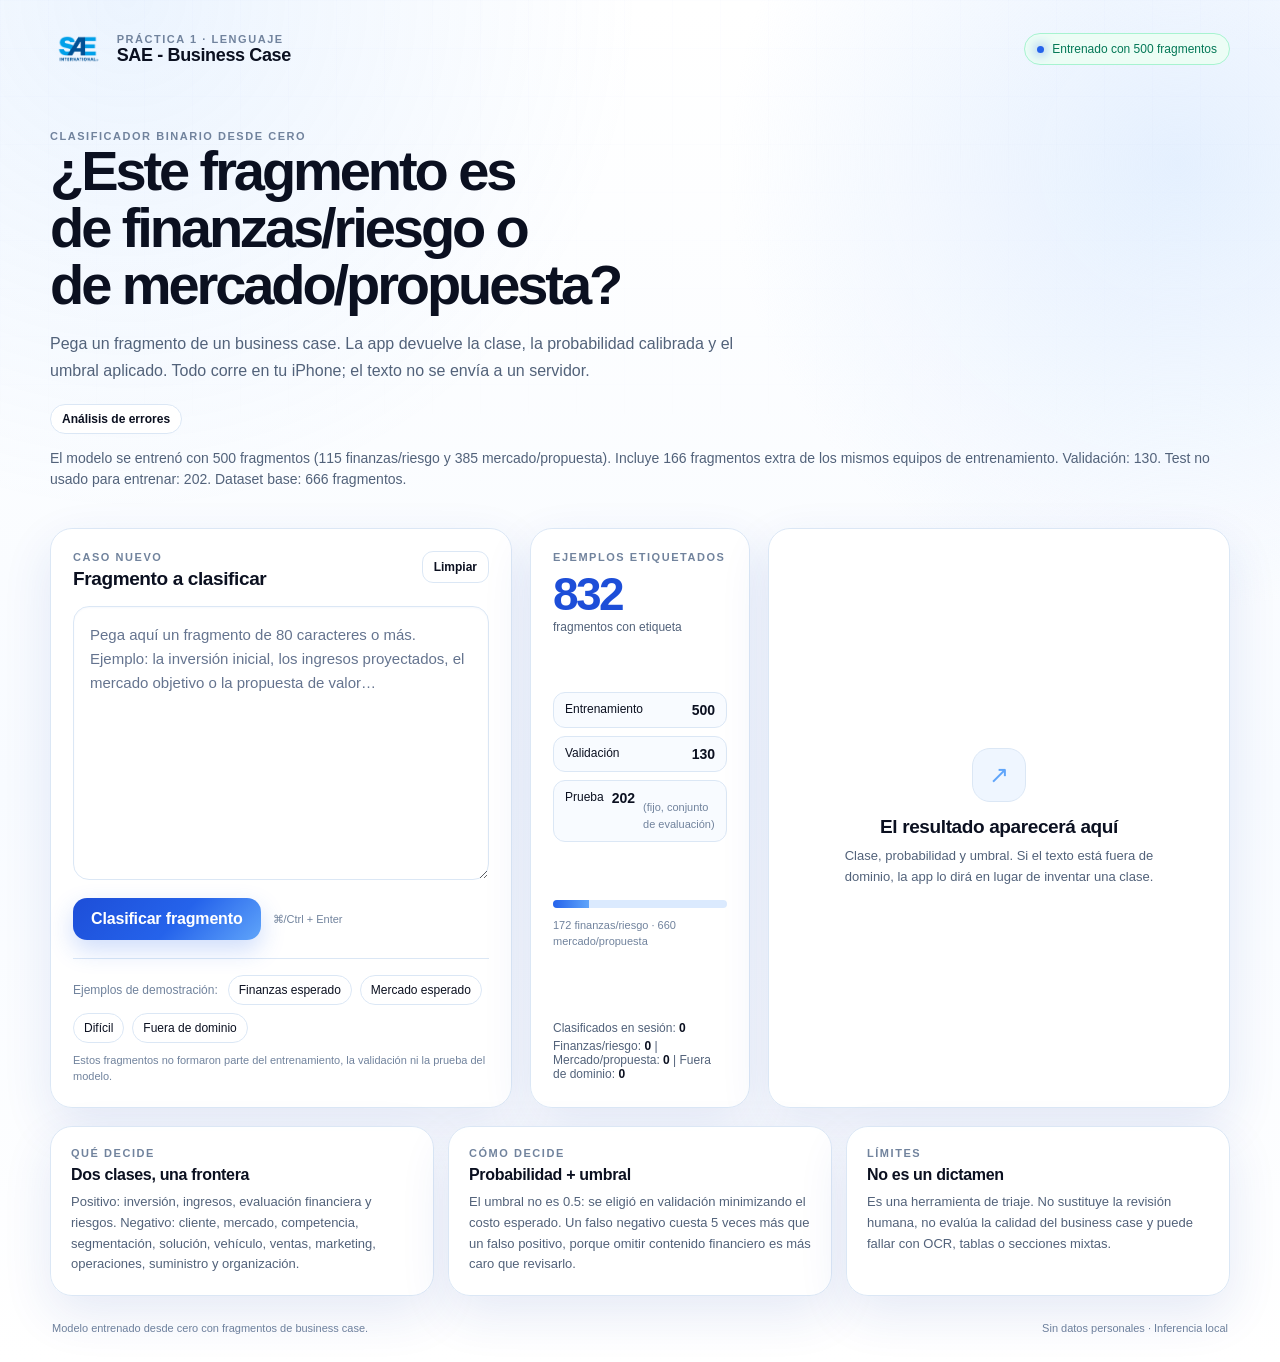
==== commit 9d8e71e7: "Añadir ejemplos demostrativos etiquetados" ====
--- a/index.html
+++ b/index.html
@@ -62,12 +62,13 @@
               <button id="classify-btn" class="primary" type="button" disabled>Clasificar fragmento</button>
               <span class="hint">⌘/Ctrl + Enter</span>
             </div>
-            <div class="examples">
-              <span class="examples-label">Ejemplos:</span>
-              <button type="button" class="chip" data-example="finance">Finanzas</button>
-              <button type="button" class="chip" data-example="market">Mercado</button>
-              <button type="button" class="chip" data-example="oodEnglish">Otro idioma</button>
-              <button type="button" class="chip" data-example="oodRecipe">Receta</button>
+            <div class="examples" aria-labelledby="examples-heading">
+              <span id="examples-heading" class="examples-label">Ejemplos de demostración:</span>
+              <button type="button" class="chip" data-example="finance">Finanzas esperado</button>
+              <button type="button" class="chip" data-example="market">Mercado esperado</button>
+              <button type="button" class="chip" data-example="difficult">Difícil</button>
+              <button type="button" class="chip" data-example="oodRecipe">Fuera de dominio</button>
+              <p class="examples-note">Estos fragmentos no formaron parte del entrenamiento, la validación ni la prueba del modelo.</p>
             </div>
           </div>
 
--- a/style.css
+++ b/style.css
@@ -403,6 +403,14 @@
   margin-right: 2px;
 }
 
+.examples-note {
+  flex-basis: 100%;
+  margin: 2px 0 0;
+  color: var(--faint);
+  font-size: 11px;
+  line-height: 1.45;
+}
+
 .chip {
   border: 1px solid var(--border);
   border-radius: 999px;
